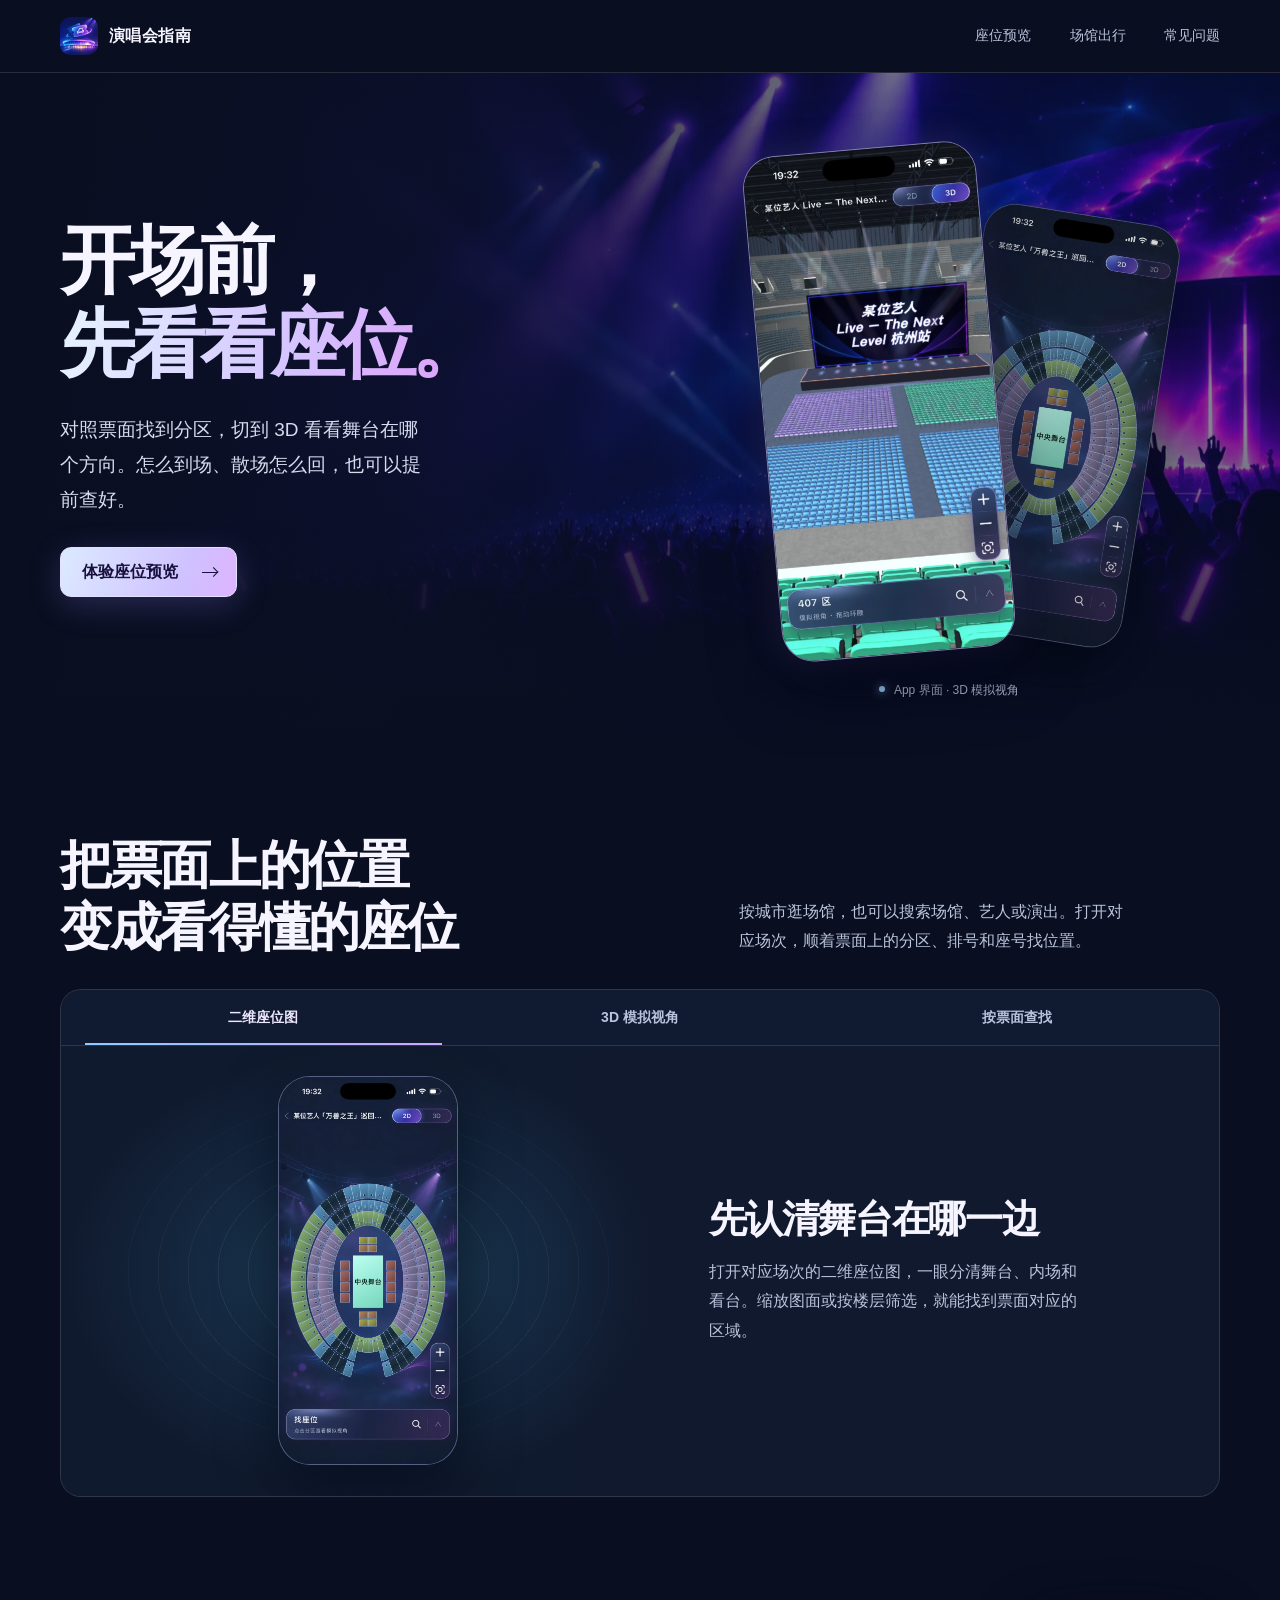
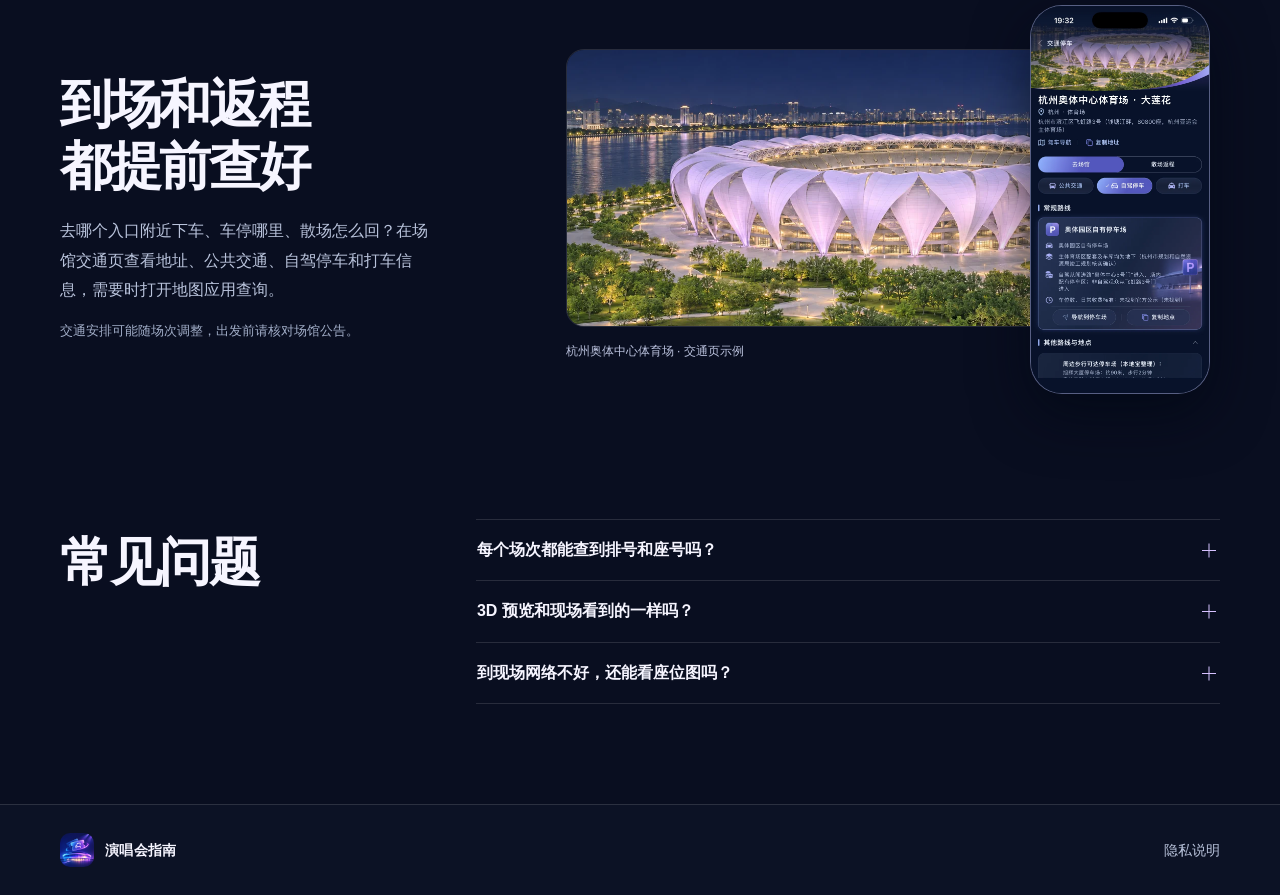
==== index.html @ 22f842f8 "1" ====
<!doctype html>
<html lang="zh-CN">
<head>
  <meta charset="utf-8">
  <meta name="viewport" content="width=device-width, initial-scale=1">
  <meta name="theme-color" content="#090e20">
  <meta name="description" content="用演唱会指南对照票面找分区与座位，预览从看台望向舞台的 3D 视角，提前查好场馆交通和散场路线。">
  <meta property="og:type" content="website">
  <meta property="og:locale" content="zh_CN">
  <meta property="og:site_name" content="演唱会指南">
  <meta property="og:title" content="演唱会指南｜开场前，先看看座位">
  <meta property="og:description" content="查座位图、预览 3D 座位视角、提前安排场馆出行。">
  <title>演唱会指南｜座位图、3D 视角与场馆交通</title>
  <link rel="icon" type="image/png" href="./assets/app-icon.png">
  <link rel="stylesheet" href="./styles.css">
  <script defer src="./scripts.js"></script>
</head>
<body id="top">
  <a class="skip-link" href="#main">跳到正文</a>
  <header class="site-header">
    <div class="wrap header-inner">
      <a class="brand" href="#top">
        <img src="./assets/app-icon.png" width="38" height="38" alt="">
        <span>演唱会指南</span>
      </a>
      <nav aria-label="主导航">
        <a href="#preview">座位预览</a>
        <a href="#traffic">场馆出行</a>
        <a href="#faq">常见问题</a>
      </nav>
    </div>
  </header>

  <main id="main">
    <section class="hero" aria-labelledby="hero-title">
      <div class="wrap hero-inner">
        <div class="hero-copy">
          <h1 id="hero-title">开场前，<br><span>先看看座位。</span></h1>
          <p>对照票面找到分区，切到 3D 看看舞台在哪个方向。怎么到场、散场怎么回，也可以提前查好。</p>
          <a class="button" href="#preview">体验座位预览 <span class="arrow" aria-hidden="true"></span></a>
        </div>

        <figure class="hero-visual">
          <div class="hero-devices">
            <img class="device hero-map" src="./assets/event-map.webp" width="710" height="1544" alt="演唱会指南的二维座位图，中央舞台外环绕着各区看台。">
            <img class="device hero-seat" src="./assets/seat-view.webp" width="710" height="1544" alt="演唱会指南的 3D 模拟画面，从看台可以看到演出舞台与前方座位。" fetchpriority="high">
          </div>
          <figcaption><span class="indicator" aria-hidden="true"></span> App 界面 · 3D 模拟视角</figcaption>
        </figure>
      </div>
    </section>

    <section class="section preview wrap" id="preview" aria-labelledby="preview-title" data-preview>
      <div class="section-heading">
        <h2 id="preview-title">把票面上的位置<br>变成看得懂的座位</h2>
        <p>按城市逛场馆，也可以搜索场馆、艺人或演出。打开对应场次，顺着票面上的分区、排号和座号找位置。</p>
      </div>

      <div class="preview-shell">
        <div class="tabs" data-tabs role="tablist" aria-label="切换 App 界面预览" hidden>
          <button type="button" role="tab" id="tab-map" aria-controls="panel-map" aria-selected="true">二维座位图</button>
          <button type="button" role="tab" id="tab-view" aria-controls="panel-view" aria-selected="false" tabindex="-1">3D 模拟视角</button>
          <button type="button" role="tab" id="tab-finder" aria-controls="panel-finder" aria-selected="false" tabindex="-1">按票面查找</button>
        </div>

        <article class="preview-panel panel-map" id="panel-map" data-panel>
          <div class="preview-image">
            <img class="device" src="./assets/event-map.webp" width="710" height="1544" loading="lazy" alt="二维座位图示例，标出了中央舞台、内场和环形看台。">
          </div>
          <div class="panel-copy">
            <h3>先认清舞台在哪一边</h3>
            <p>打开对应场次的二维座位图，一眼分清舞台、内场和看台。缩放图面或按楼层筛选，就能找到票面对应的区域。</p>
          </div>
        </article>

        <article class="preview-panel panel-view" id="panel-view" data-panel>
          <div class="preview-image">
            <img class="device" src="./assets/seat-view.webp" width="710" height="1544" loading="lazy" alt="从看台望向舞台的 3D 座位视角示例。">
          </div>
          <div class="panel-copy">
            <h3>从看台望一眼舞台</h3>
            <p>支持 3D 的场次可以切到分区或座位视角。拖动看看周围的看台，缩放看看舞台的方向和远近。</p>
            <p class="annotation">三维画面为模拟预览，实际视野以现场为准。</p>
          </div>
        </article>

        <article class="preview-panel panel-finder" id="panel-finder" data-panel>
          <div class="preview-image">
            <img class="device" src="./assets/seat-finder.webp" width="660" height="1435" loading="lazy" alt="App 的位置面板，包含楼层筛选、区域搜索和分区列表。">
          </div>
          <div class="panel-copy">
            <h3>拿着票，就能对着找</h3>
            <p>输入分区编号或名称，直接找对应区域。已录入排座资料的区域，还能继续选择排号和座号。</p>
          </div>
        </article>
      </div>
    </section>

    <section class="section traffic wrap" id="traffic" aria-labelledby="traffic-title">
      <div class="traffic-feature">
        <div class="traffic-copy">
          <h2 id="traffic-title">到场和返程<br>都提前查好</h2>
          <p>去哪个入口附近下车、车停哪里、散场怎么回？在场馆交通页查看地址、公共交通、自驾停车和打车信息，需要时打开地图应用查询。</p>
          <p class="annotation">交通安排可能随场次调整，出发前请核对场馆公告。</p>
        </div>
        <figure class="traffic-visual">
          <img class="stadium-image" src="./assets/hangzhou-stadium.webp" width="1200" height="576" loading="lazy" alt="杭州奥体中心体育场「大莲花」的夜景示意。">
          <img class="device traffic-screen" src="./assets/venue-transport.webp" width="710" height="1544" loading="lazy" alt="杭州奥体中心体育场的交通停车页面，展示自驾停车参考。">
          <figcaption>杭州奥体中心体育场 · 交通页示例</figcaption>
        </figure>
      </div>
    </section>

    <section class="section faq wrap" id="faq" aria-labelledby="faq-title">
      <h2 id="faq-title">常见问题</h2>
      <div class="faq-list">
        <details>
          <summary>每个场次都能查到排号和座号吗？</summary>
          <p>可查范围取决于对应场次的座位图。录入了排座资料的区域可以查到排号和座号，其他区域可查看分区位置。请以票面和主办方公布的座位图为准。</p>
        </details>
        <details>
          <summary>3D 预览和现场看到的一样吗？</summary>
          <p>3D 预览用来参考舞台的大致方向和距离。临时布景、设备、护栏和观众都可能影响实际视野。</p>
        </details>
        <details>
          <summary>到现场网络不好，还能看座位图吗？</summary>
          <p>App 收录的座位图和交通资料支持离线查看。打开外部地图查询实时路线时，可能需要联网。</p>
        </details>
      </div>
    </section>
  </main>

  <footer class="site-footer">
    <div class="wrap footer-inner">
      <a class="brand" href="#top">
        <img src="./assets/app-icon.png" width="34" height="34" alt="">
        <span>演唱会指南</span>
      </a>
      <a href="./privacy.html">隐私说明</a>
    </div>
  </footer>
</body>
</html>
---- styles.css ----
:root {
  color-scheme: dark;
  --ink: #090e20;
  --panel: #11192e;
  --white: #f6f5ff;
  --copy: #b9c3db;
  --line: #ffffff20;
  --lavender: #d6c1ff;
  --cyan: #9dddfd;
  --wrap: 1160px;
  font-family: "PingFang SC", "Noto Sans CJK SC", "Microsoft YaHei", sans-serif;
  background: var(--ink);
  color: var(--white);
}

*, *::before, *::after { box-sizing: border-box; }
[hidden] { display: none !important; }
html { scroll-behavior: smooth; }
body { margin: 0; line-height: 1.65; }
img { display: block; max-width: 100%; height: auto; }
a { color: inherit; text-decoration: none; }
button { color: inherit; font: inherit; }
figure, h1, h2, h3, p { margin: 0; }
h1, h2, h3 { line-height: 1.19; text-wrap: balance; }
section[id] { scroll-margin-top: 28px; }

:focus-visible {
  outline: 2px solid var(--cyan);
  outline-offset: 5px;
}

.wrap {
  width: min(var(--wrap), calc(100% - 80px));
  margin-inline: auto;
}

.skip-link {
  position: absolute;
  top: 12px;
  left: 12px;
  z-index: 5;
  transform: translateY(-150%);
  background: var(--lavender);
  color: var(--ink);
  padding: 10px 14px;
}

.skip-link:focus { transform: translateY(0); }

.site-header {
  position: relative;
  z-index: 2;
  background: #090e20;
  border-bottom: 1px solid var(--line);
}

.header-inner, .footer-inner {
  display: flex;
  align-items: center;
  justify-content: space-between;
  gap: 16px;
}

.header-inner { min-height: 72px; }

.brand {
  display: inline-flex;
  align-items: center;
  gap: 11px;
  white-space: nowrap;
  font-size: 16px;
  font-weight: 700;
  letter-spacing: .025em;
}

.brand img { border-radius: 10px; }
.header-inner nav { display: flex; align-items: center; gap: clamp(14px, 3vw, 40px); }
.header-inner nav a, .footer-inner > a:last-child { color: var(--copy); font-size: 14px; }
.header-inner nav a { display: inline-flex; align-items: center; min-height: 44px; }
.header-inner nav a:hover, .footer-inner > a:last-child:hover { color: var(--white); }

.hero {
  position: relative;
  isolation: isolate;
  overflow: hidden;
  background: #0d102b;
}

.hero::before, .hero::after {
  content: "";
  position: absolute;
  inset: 0;
  z-index: -1;
}

.hero::before {
  background: url("./assets/concert-hero.webp") center 54% / cover no-repeat;
  opacity: .76;
}

.hero::after {
  background:
    linear-gradient(0deg, var(--ink) 0%, #090e2010 48%, #090e2020 100%),
    linear-gradient(94deg, #090e20 4%, #0c1029e8 31%, #13123a45 72%, #090e2048);
}

.hero-inner {
  min-height: min(685px, 90svh);
  display: grid;
  grid-template-columns: 1.05fr .95fr;
  align-items: center;
  gap: 20px;
  padding-block: 54px 33px;
}

.hero-copy { padding-block: 10px 47px; }

.hero h1 {
  font-size: clamp(46px, 5.85vw, 84px);
  font-weight: 850;
  letter-spacing: -.065em;
  line-height: 1.13;
}

.hero h1 span {
  color: var(--lavender);
  background: linear-gradient(100deg, #e6f4ff, #d5c6ff 53%, #dca2fa 92%);
  -webkit-background-clip: text;
  background-clip: text;
  -webkit-text-fill-color: transparent;
}

.hero-copy p {
  max-width: 365px;
  margin-top: 25px;
  color: #d7dbee;
  font-size: clamp(16px, 1.55vw, 19px);
  line-height: 1.85;
}

.button {
  display: inline-flex;
  align-items: center;
  justify-content: center;
  gap: 24px;
  min-height: 50px;
  padding: 0 19px 0 21px;
  margin-top: 30px;
  border: 1px solid #e4e0ff;
  border-radius: 11px;
  background: linear-gradient(110deg, #dceaff, #cfc1ff 70%, #deb3ff);
  color: #19113d;
  font-weight: 730;
  box-shadow: 0 8px 32px #9386f53a;
  transition: box-shadow .2s ease, transform .2s ease;
}

.button:hover {
  transform: translateY(-2px);
  box-shadow: 0 11px 38px #a796fa6c;
}

.arrow { width: 15px; height: 1.6px; background: currentColor; position: relative; }

.arrow::after {
  content: "";
  position: absolute;
  right: 0;
  top: 50%;
  width: 7px;
  height: 7px;
  border-top: 1.6px solid;
  border-right: 1.6px solid;
  transform: translateY(-50%) rotate(45deg);
}

.hero-visual {
  position: relative;
  width: min(100%, 520px);
  margin-inline: auto;
  padding-bottom: 9px;
}

.hero-devices { position: relative; aspect-ratio: 1 / 1.035; }

.device {
  background: #10182d;
  border: 1px solid #aeb8ee72;
  border-radius: clamp(18px, 2.5vw, 32px);
  box-shadow: 0 20px 55px #010713a9;
}

.hero-seat, .hero-map { position: absolute; object-fit: contain; }

.hero-seat {
  width: 45%;
  top: 1%;
  left: 14%;
  border-color: #d0c8ff96;
  transform: rotate(-5deg);
  box-shadow: 0 25px 65px #010413bb, 0 0 35px #9f86fb38;
}

.hero-map {
  width: 38%;
  top: 13%;
  right: 11%;
  transform: rotate(9deg);
  filter: brightness(.84) saturate(.92);
}

.hero-visual figcaption, .traffic-visual figcaption {
  color: #bbc2dd;
  font-size: 12px;
}

.hero-visual figcaption { text-align: center; }

.indicator {
  display: inline-block;
  width: 6px;
  height: 6px;
  margin: 0 6px 2px 0;
  border-radius: 50%;
  background: #a6ddff;
  box-shadow: 0 0 10px #8db9ff;
}

.section { margin-block: 100px; }
.preview { margin-top: 76px; }

.section-heading {
  display: grid;
  grid-template-columns: 1fr .74fr;
  align-items: end;
  gap: 28px;
  margin-bottom: 30px;
}

h2 {
  font-size: clamp(30px, 4.1vw, 56px);
  font-weight: 770;
  letter-spacing: -.045em;
}

.section-heading p, .panel-copy p, .traffic-copy p {
  color: var(--copy);
  font-size: 16px;
  line-height: 1.85;
}

.section-heading p { max-width: 395px; margin-bottom: 3px; }

.preview-shell {
  border: 1px solid var(--line);
  border-radius: 21px;
  background: var(--panel);
  overflow: hidden;
}

.tabs {
  display: grid;
  grid-template-columns: repeat(3, 1fr);
  padding-inline: 24px;
  gap: 20px;
  background: #101a30;
  border-bottom: 1px solid var(--line);
}

.tabs button {
  position: relative;
  min-height: 55px;
  padding: 10px 6px;
  border: 0;
  background: transparent;
  color: var(--copy);
  font-size: 14px;
  font-weight: 650;
  cursor: pointer;
}

.tabs button:hover { color: var(--white); }
.tabs button:focus-visible { outline-offset: -4px; }
.tabs button[aria-selected="true"] { color: #ede6ff; }

.tabs button[aria-selected="true"]::after {
  content: "";
  position: absolute;
  inset: auto 0 0;
  height: 2px;
  background: linear-gradient(90deg, #8bcaff, #cca5fd);
}

.preview-panel {
  display: grid;
  grid-template-columns: 1.08fr .92fr;
  align-items: center;
  gap: 20px;
  min-height: 450px;
}

.preview-panel + .preview-panel:not([hidden]) { border-top: 1px solid var(--line); }

.preview-image {
  position: relative;
  display: grid;
  place-items: center;
  min-height: 450px;
  overflow: hidden;
  padding: 25px 18px;
  background:
    linear-gradient(90deg, #09223500 82%, var(--panel)),
    radial-gradient(ellipse, #23455e 0%, #152a42 36%, #101a2e 70%);
}

.panel-view .preview-image {
  background:
    linear-gradient(90deg, #15192e00 82%, var(--panel)),
    radial-gradient(ellipse, #39255e 0%, #201c42 37%, #101a2e 70%);
}

.panel-finder .preview-image {
  background:
    linear-gradient(90deg, #09162b00 82%, var(--panel)),
    radial-gradient(ellipse, #243671 0%, #152343 37%, #101a2e 70%);
}

.preview-image::before {
  content: "";
  position: absolute;
  inset: 12px;
  pointer-events: none;
  background: repeating-radial-gradient(ellipse, #c6e0ff1b 0 1px, transparent 1px 30px);
  mask-image: radial-gradient(ellipse, #000 20%, transparent 70%);
}

.preview-image img { position: relative; width: 180px; }

.panel-copy { max-width: 430px; padding: 26px 38px 26px 13px; }
.panel-copy h3 { font-size: clamp(25px, 3vw, 42px); letter-spacing: -.035em; }
.panel-copy p { margin-top: 15px; }
.panel-copy .annotation, .traffic-copy .annotation { color: #a1adc7; font-size: 13px; }

.traffic-feature {
  display: grid;
  grid-template-columns: .84fr 1.16fr;
  align-items: center;
  gap: 32px;
}

.traffic-copy p { max-width: 374px; margin-top: 18px; }
.traffic-copy .annotation { margin-top: 14px; }
.traffic-visual { position: relative; min-width: 0; min-height: 422px; }

.stadium-image {
  position: absolute;
  inset: 52px 6% auto 0;
  width: 94%;
  height: 278px;
  object-fit: cover;
  border: 1px solid var(--line);
  border-radius: 18px;
}

.traffic-screen { position: absolute; top: 8px; right: 1.5%; width: clamp(135px, 29%, 180px); }
.traffic-visual figcaption { position: absolute; top: 345px; left: 0; padding-right: 36%; }

.faq {
  display: grid;
  grid-template-columns: .52fr 1fr;
  align-items: start;
  gap: 29px;
  margin-top: 88px;
}

.faq h2 { margin-top: 12px; }
.faq-list { border-top: 1px solid var(--line); }
.faq details { border-bottom: 1px solid var(--line); }

.faq summary {
  position: relative;
  list-style: none;
  padding: 17px 33px 17px 1px;
  font-weight: 650;
  cursor: pointer;
}

.faq summary::-webkit-details-marker { display: none; }
.faq summary::after, .faq summary::before {
  content: "";
  position: absolute;
  top: 50%;
  right: 4px;
  width: 14px;
  height: 1px;
  background: var(--lavender);
}

.faq summary::before { transform: rotate(90deg); }
.faq details[open] summary::before { display: none; }
.faq details p { padding: 0 30px 18px 1px; color: var(--copy); line-height: 1.85; }

.site-footer { border-top: 1px solid var(--line); background: #0c1225; }
.footer-inner { min-height: 90px; }
.footer-inner .brand { font-size: 14px; }

.document { max-width: 740px; padding-block: 72px 90px; }
.document h1 { font-size: clamp(36px, 5vw, 58px); letter-spacing: -.04em; }
.document .document-intro { margin-top: 20px; padding-bottom: 27px; border-bottom: 1px solid var(--line); }
.document section { margin-top: 27px; }
.document h2 { font-size: 22px; margin-bottom: 8px; }
.document p { color: var(--copy); line-height: 1.85; }

@media (max-width: 960px) {
  .wrap { width: calc(100% - 52px); }
  .hero-inner { min-height: 0; }
  .hero-copy { padding-bottom: 20px; }
  .section { margin-block: 72px; }
  .traffic-feature { gap: 20px; }
}

@media (max-width: 690px) {
  .wrap { width: calc(100% - 36px); }
  .header-inner { min-height: 62px; }
  .brand { font-size: 14px; gap: 7px; }
  .header-inner .brand img { width: 31px; border-radius: 8px; }
  .header-inner nav { gap: clamp(9px, 2.8vw, 17px); }
  .header-inner nav a { font-size: 12px; white-space: nowrap; }
  .hero-inner { display: block; padding-block: 47px 17px; }
  .hero-copy { padding: 0; }
  .hero h1 { font-size: clamp(43px, 10.85vw, 68px); }
  .hero-copy p { margin-top: 15px; font-size: 16px; line-height: 1.75; }
  .button { margin-top: 20px; min-height: 46px; }
  .hero::before { background-position: 68% bottom; opacity: .74; }
  .hero::after {
    background: linear-gradient(180deg, #090e20e8 0%, #101435a6 43%, #090e200e 70%, var(--ink));
  }
  .hero-visual { margin-top: 31px; width: min(100%, 415px); }
  .hero-devices { aspect-ratio: 1 / 1.04; }
  .section { margin-block: 57px; }
  .section-heading, .traffic-feature, .faq { display: block; }
  .section-heading { margin-bottom: 19px; }
  .section-heading p { margin-top: 11px; }
  .tabs { padding-inline: 8px; gap: 0; }
  .tabs button { min-height: 49px; font-size: 12px; }
  .preview-panel { display: flex; flex-direction: column-reverse; align-items: stretch; gap: 0; }
  .panel-copy { padding: 21px 17px 13px; }
  .panel-copy p { margin-top: 9px; }
  .preview-image {
    min-height: 0;
    background: radial-gradient(ellipse, #203a51, #11192e 72%);
    padding-block: 10px 22px;
  }
  .panel-view .preview-image { background: radial-gradient(ellipse, #35275e, #11192e 72%); }
  .panel-finder .preview-image { background: radial-gradient(ellipse, #283467, #11192e 72%); }
  .preview-image img { width: 162px; }
  .traffic-copy p { margin-top: 11px; }
  .traffic-copy .annotation { margin-top: 7px; }
  .traffic-visual { margin-top: 18px; min-height: 0; padding-block: 43px 13px; }
  .stadium-image { position: static; width: 93%; height: auto; min-height: 170px; aspect-ratio: 1.8; }
  .traffic-screen { width: min(34%, 155px); right: 1%; top: 0; }
  .traffic-visual figcaption { position: static; margin-top: 12px; }
  .faq h2 { margin: 0 0 16px; }
  .footer-inner { min-height: 75px; }
  .document { padding-block: 49px 67px; }
}

@media (max-width: 350px) {
  .wrap { width: calc(100% - 28px); }
  .header-inner { gap: 7px; }
  .header-inner nav { gap: 9px; }
  .header-inner nav a { font-size: 11px; }
}

@media (prefers-reduced-motion: reduce) {
  html { scroll-behavior: auto; }
  .button { transition: none; }
  .button:hover { transform: none; }
}
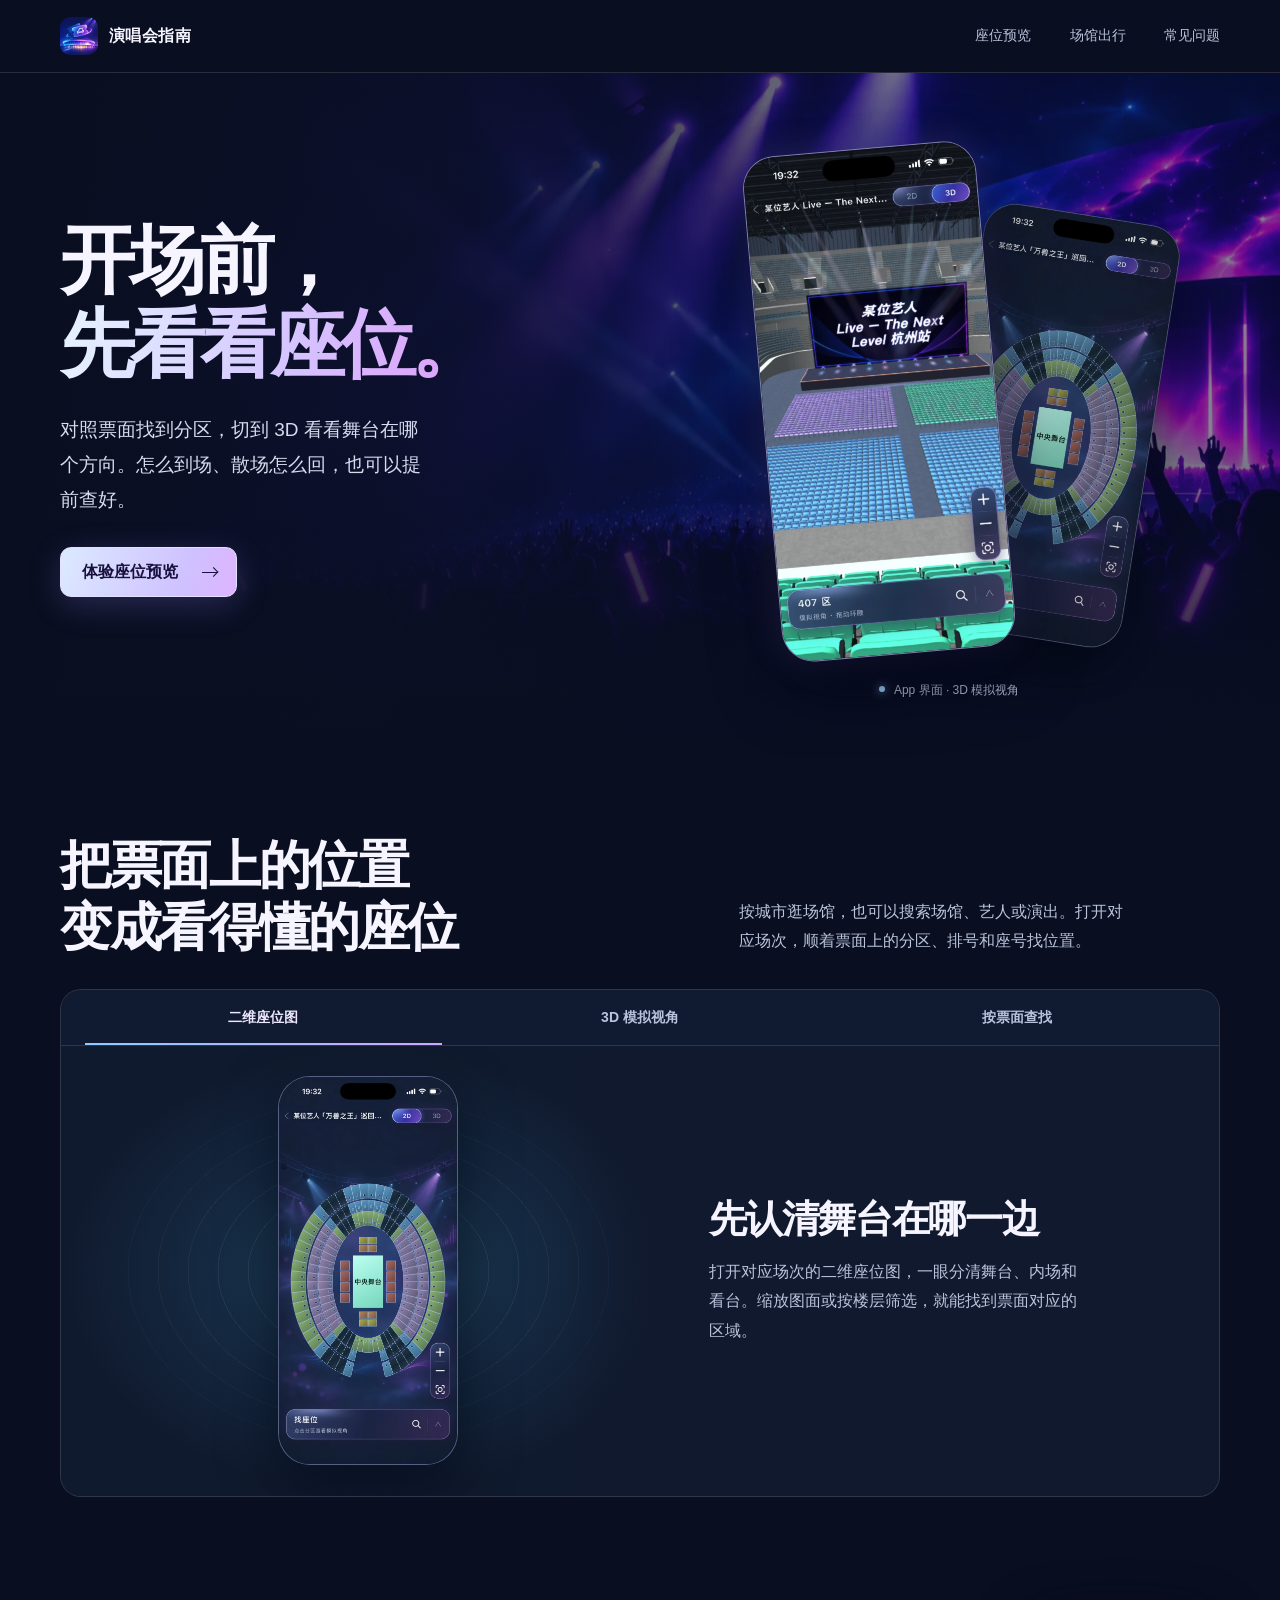
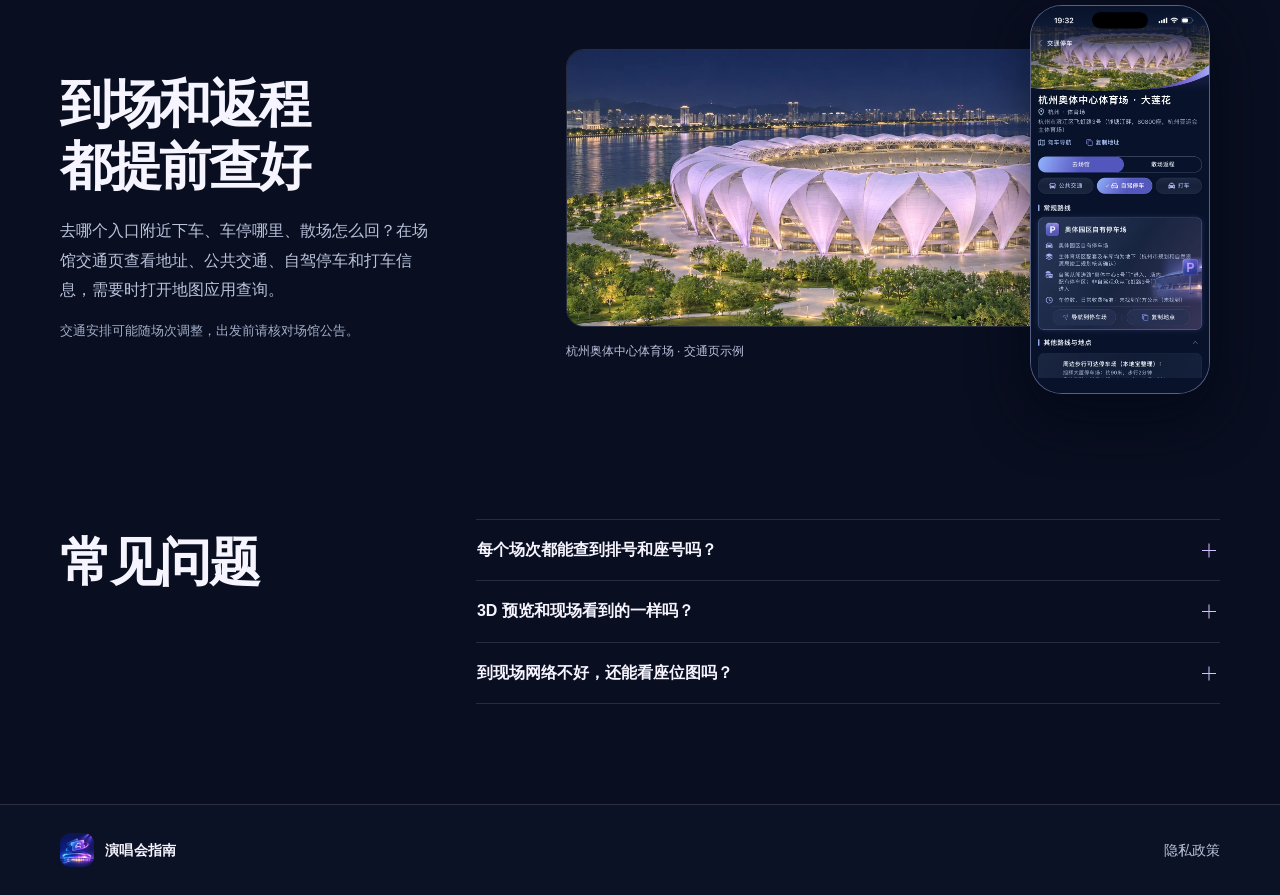
==== commit d04b5ef7: "upd：隐私政策" ====
--- a/index.html
+++ b/index.html
@@ -136,7 +136,7 @@
         <img src="./assets/app-icon.png" width="34" height="34" alt="">
         <span>演唱会指南</span>
       </a>
-      <a href="./privacy.html">隐私说明</a>
+      <a href="./privacy.html">隐私政策</a>
     </div>
   </footer>
 </body>
--- a/styles.css
+++ b/styles.css
@@ -16,7 +16,14 @@
 *, *::before, *::after { box-sizing: border-box; }
 [hidden] { display: none !important; }
 html { scroll-behavior: smooth; }
-body { margin: 0; line-height: 1.65; }
+body {
+  display: flex;
+  flex-direction: column;
+  min-height: 100vh;
+  min-height: 100dvh;
+  margin: 0;
+  line-height: 1.65;
+}
 img { display: block; max-width: 100%; height: auto; }
 a { color: inherit; text-decoration: none; }
 button { color: inherit; font: inherit; }
@@ -400,16 +407,27 @@
 .faq details[open] summary::before { display: none; }
 .faq details p { padding: 0 30px 18px 1px; color: var(--copy); line-height: 1.85; }
 
-.site-footer { border-top: 1px solid var(--line); background: #0c1225; }
-.footer-inner { min-height: 90px; }
+.site-footer { margin-block-start: auto; border-top: 1px solid var(--line); background: #0c1225; }
+.footer-inner { min-height: 90px; flex-wrap: wrap; row-gap: 8px; padding-block: 16px; }
 .footer-inner .brand { font-size: 14px; }
 
 .document { max-width: 740px; padding-block: 72px 90px; }
 .document h1 { font-size: clamp(36px, 5vw, 58px); letter-spacing: -.04em; }
+.document .document-date { margin-top: 12px; font-size: 14px; }
 .document .document-intro { margin-top: 20px; padding-bottom: 27px; border-bottom: 1px solid var(--line); }
 .document section { margin-top: 27px; }
 .document h2 { font-size: 22px; margin-bottom: 8px; }
 .document p { color: var(--copy); line-height: 1.85; }
+.document p + p { margin-top: 10px; }
+.document-links {
+  display: flex;
+  flex-wrap: wrap;
+  gap: 8px 18px;
+  margin: 10px 0 0;
+  padding: 0;
+  list-style: none;
+}
+.document-links a { color: var(--cyan); text-decoration: underline; text-underline-offset: .2em; }
 
 @media (max-width: 960px) {
   .wrap { width: calc(100% - 52px); }
